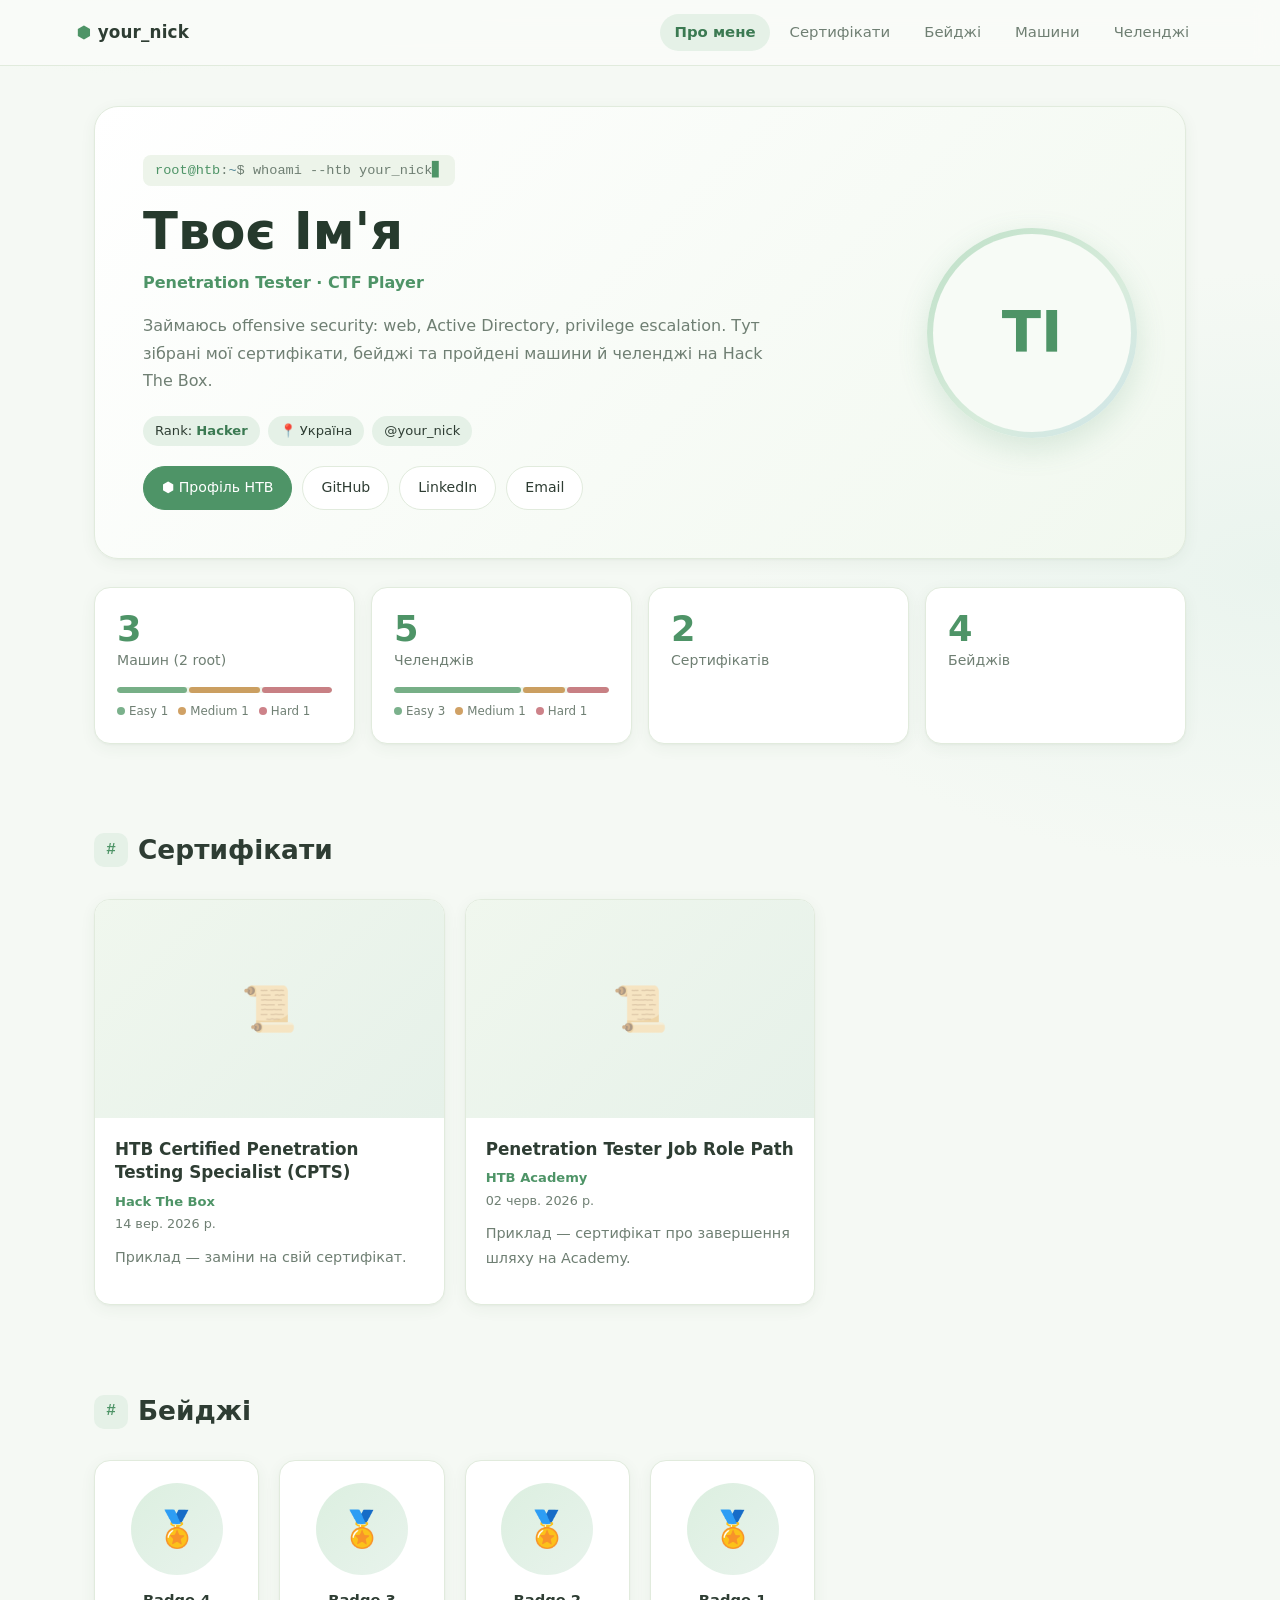
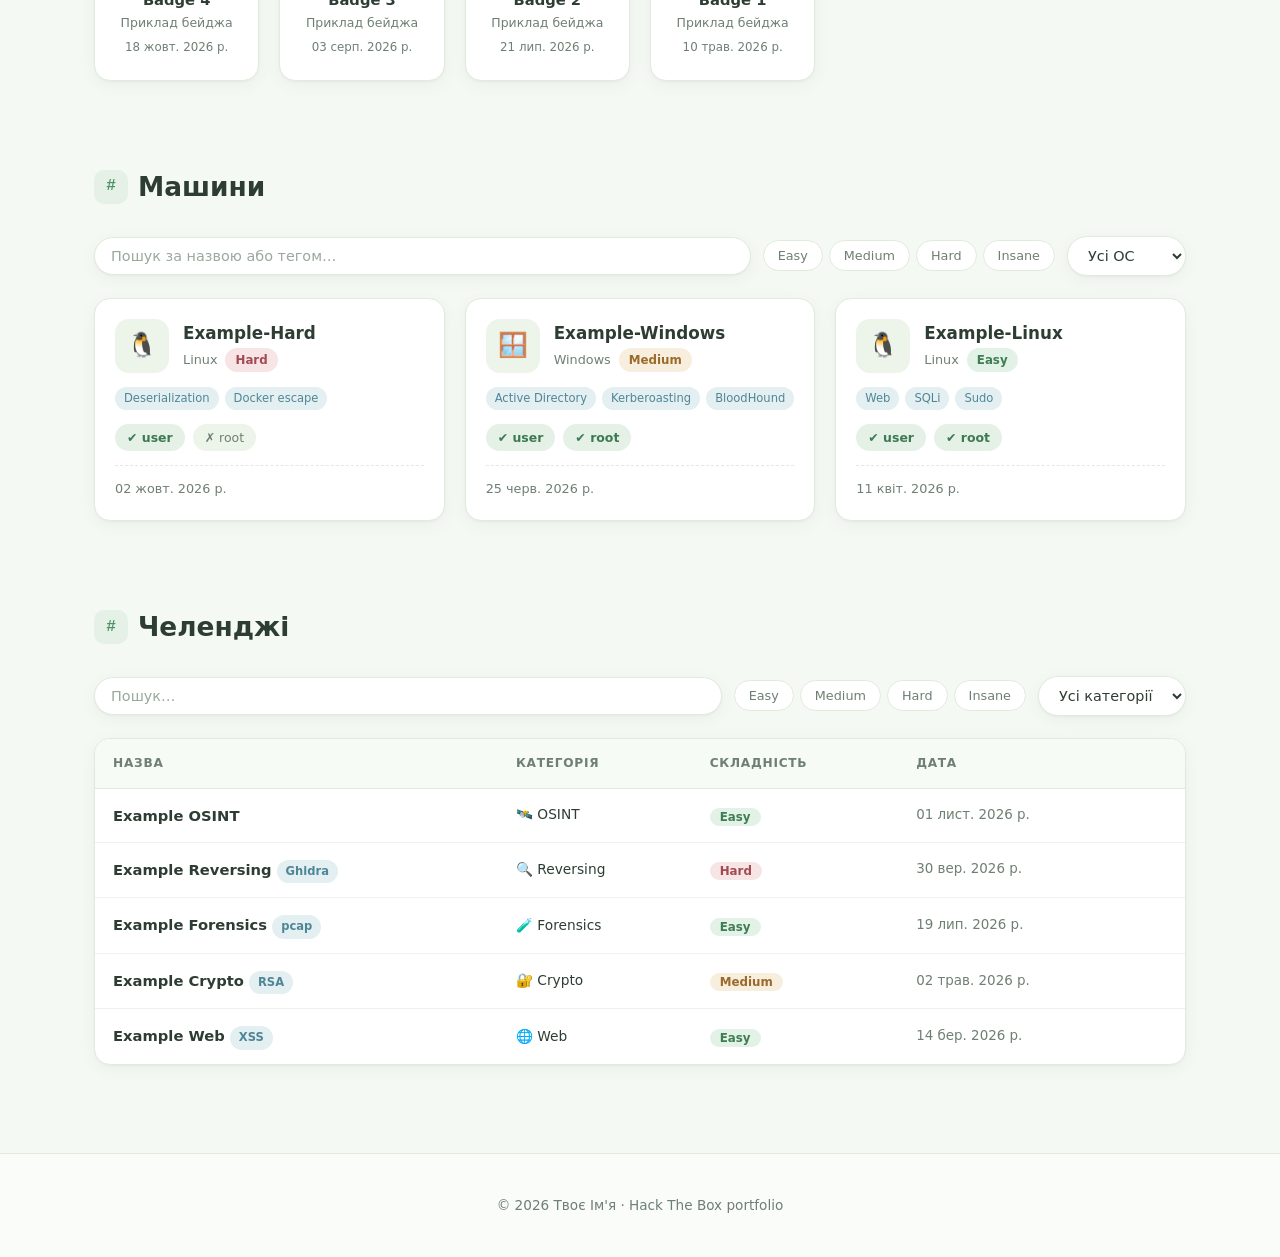
==== index.html @ d2589c14 "Публікація сайту портфоліо" ====
<!DOCTYPE html>
<html lang="uk">
<head>
  <meta charset="UTF-8" />
  <meta name="viewport" content="width=device-width, initial-scale=1.0" />
  <title>Портфоліо · Hack The Box</title>
  <meta name="description" content="Сертифікати, бейджі, машини та челенджі Hack The Box" />
  <link rel="stylesheet" href="style.css?v=2" />
  <link rel="icon" href="data:image/svg+xml,<svg xmlns='http://www.w3.org/2000/svg' viewBox='0 0 100 100'><text y='.9em' font-size='90'>⬢</text></svg>" />
</head>
<body>
  <header class="nav">
    <a class="logo" href="#top"><span class="hex">⬢</span> <span id="nav-nick">portfolio</span></a>
    <button class="burger" id="burger" aria-label="Меню">☰</button>
    <nav id="menu">
      <a href="#about">Про мене</a>
      <a href="#certificates">Сертифікати</a>
      <a href="#badges">Бейджі</a>
      <a href="#machines">Машини</a>
      <a href="#challenges">Челенджі</a>
    </nav>
  </header>

  <main id="top">
    <!-- HERO -->
    <section class="hero" id="about">
      <div class="hero-text">
        <p class="prompt"><span class="accent">root@htb</span>:<span class="blue">~</span>$ <span id="typed"></span><span class="cursor">▋</span></p>
        <h1 id="p-name"></h1>
        <p class="subtitle" id="p-title"></p>
        <p class="about" id="p-about"></p>
        <div class="meta" id="p-meta"></div>
        <div class="links" id="p-links"></div>
      </div>
      <div class="hero-avatar" id="p-avatar"></div>
    </section>

    <!-- STATS -->
    <section class="stats" id="stats"></section>

    <!-- CERTIFICATES -->
    <section id="certificates">
      <h2><span class="accent">#</span> Сертифікати</h2>
      <div class="grid certs" id="certs-grid"></div>
    </section>

    <!-- BADGES -->
    <section id="badges">
      <h2><span class="accent">#</span> Бейджі</h2>
      <div class="grid badges" id="badges-grid"></div>
    </section>

    <!-- MACHINES -->
    <section id="machines">
      <h2><span class="accent">#</span> Машини</h2>
      <div class="toolbar">
        <input type="search" id="m-search" placeholder="Пошук за назвою або тегом…" />
        <div class="chips" id="m-diff"></div>
        <select id="m-os"></select>
      </div>
      <div class="grid machines" id="machines-grid"></div>
    </section>

    <!-- CHALLENGES -->
    <section id="challenges">
      <h2><span class="accent">#</span> Челенджі</h2>
      <div class="toolbar">
        <input type="search" id="c-search" placeholder="Пошук…" />
        <div class="chips" id="c-diff"></div>
        <select id="c-cat"></select>
      </div>
      <div class="table-wrap">
        <table class="ch-table">
          <thead>
            <tr><th>Назва</th><th>Категорія</th><th>Складність</th><th>Дата</th><th></th></tr>
          </thead>
          <tbody id="challenges-body"></tbody>
        </table>
      </div>
    </section>
  </main>

  <footer>
    <p id="footer-text"></p>
  </footer>

  <!-- Lightbox -->
  <div class="lightbox" id="lightbox" hidden>
    <button class="lb-close" id="lb-close" aria-label="Закрити">✕</button>
    <img id="lb-img" alt="" />
    <p id="lb-caption"></p>
  </div>

  <!-- data.js вантажиться без кешу, щоб зміни з адмін-панелі було видно одразу -->
  <script>
    (function () {
      var d = document.createElement("script");
      d.src = "data.js?t=" + Date.now();
      d.onload = d.onerror = function () {
        var s = document.createElement("script");
        s.src = "script.js?v=3";
        document.body.appendChild(s);
      };
      document.body.appendChild(d);
    })();
  </script>
</body>
</html>
---- style.css ----
/* =========================================================
   М'яка світла тема: біло-зелені пастельні тони
   Усі кольори — у змінних нижче, їх легко підправити.
   ========================================================= */
:root {
  --bg: #f5f9f4;
  --bg2: #edf4ea;
  --card: #ffffff;
  --card-hover: #fcfefb;
  --border: #e1ebdd;
  --text: #2e3d33;
  --muted: #6f7f73;
  --accent: #4e9467;          /* шавлієво-зелений */
  --accent-strong: #3b7a52;
  --accent-soft: #e5f1e7;
  --blue: #4f8697;
  --blue-soft: #e4eff2;
  --easy: #5a9e6f;
  --medium: #c48a3f;
  --hard: #c0636b;
  --insane: #8a6fb0;
  --radius: 16px;
  --shadow: 0 1px 2px rgba(46, 80, 56, .04), 0 4px 16px rgba(46, 80, 56, .06);
  --shadow-hover: 0 2px 4px rgba(46, 80, 56, .05), 0 10px 28px rgba(46, 80, 56, .10);
  --mono: "JetBrains Mono", "Fira Code", Consolas, "Courier New", monospace;
  --sans: "Segoe UI", system-ui, -apple-system, Roboto, sans-serif;
}

* { box-sizing: border-box; margin: 0; padding: 0; }
html { scroll-behavior: smooth; scroll-padding-top: 76px; }
body {
  font-family: var(--sans);
  background:
    radial-gradient(1200px 600px at 10% -10%, #e3f0df 0%, transparent 60%),
    radial-gradient(900px 500px at 100% 20%, #eaf4ee 0%, transparent 60%),
    var(--bg);
  color: var(--text);
  line-height: 1.7;
  min-height: 100vh;
  -webkit-font-smoothing: antialiased;
}
a { color: var(--accent); text-decoration: none; }
a:hover { color: var(--accent-strong); }
.accent { color: var(--accent); }
.blue { color: var(--blue); }
::selection { background: #cfe6d4; }

/* NAV */
.nav {
  position: sticky; top: 0; z-index: 50;
  display: flex; align-items: center; justify-content: space-between;
  padding: 14px 6vw;
  background: rgba(250, 252, 249, 0.82);
  backdrop-filter: blur(12px);
  border-bottom: 1px solid var(--border);
}
.logo { font-weight: 700; color: var(--text); font-size: 1.05rem; letter-spacing: .01em; }
.logo:hover { color: var(--text); }
.hex { color: var(--accent); }
.nav nav { display: flex; gap: 6px; }
.nav nav a {
  color: var(--muted); font-size: 0.93rem;
  padding: 6px 14px; border-radius: 999px; transition: all .2s;
}
.nav nav a:hover { color: var(--accent-strong); background: var(--accent-soft); }
.nav nav a.active { color: var(--accent-strong); background: var(--accent-soft); font-weight: 600; }
.burger { display: none; background: none; border: none; color: var(--text); font-size: 1.5rem; cursor: pointer; }

main { max-width: 1140px; margin: 0 auto; padding: 0 24px; }
section { padding: 60px 0 24px; }
h2 {
  font-size: 1.65rem; font-weight: 700; margin-bottom: 26px;
  display: flex; align-items: center; gap: 10px;
}
h2 .accent {
  display: inline-grid; place-items: center;
  width: 34px; height: 34px; border-radius: 10px;
  background: var(--accent-soft); font-size: 1rem; font-family: var(--mono);
}

/* HERO */
.hero {
  display: flex; align-items: center; gap: 48px;
  margin-top: 40px; padding: 48px;
  background: linear-gradient(135deg, #ffffff 0%, #f1f8ef 100%);
  border: 1px solid var(--border); border-radius: 24px;
  box-shadow: var(--shadow);
}
.hero-text { flex: 1; }
.prompt {
  display: inline-block;
  font-family: var(--mono); color: var(--muted); font-size: .85rem;
  background: var(--bg2); padding: 4px 12px; border-radius: 8px; margin-bottom: 16px;
}
.cursor { color: var(--accent); animation: blink 1.1s steps(1) infinite; }
@keyframes blink { 50% { opacity: 0; } }
.hero h1 { font-size: clamp(2.1rem, 5vw, 3.2rem); line-height: 1.15; font-weight: 700; color: #263a2d; }
.subtitle { color: var(--accent); font-weight: 600; margin: 8px 0 16px; }
.about { color: var(--muted); max-width: 620px; }
.meta { display: flex; flex-wrap: wrap; gap: 8px; margin: 22px 0 20px; }
.pill {
  font-size: .82rem; padding: 4px 12px; border-radius: 999px;
  background: var(--accent-soft); color: var(--text);
}
.pill b { color: var(--accent-strong); font-weight: 600; }
.links { display: flex; flex-wrap: wrap; gap: 10px; }
.btn {
  display: inline-flex; align-items: center; gap: 6px;
  padding: 9px 18px; border-radius: 999px;
  border: 1px solid var(--border); background: var(--card); color: var(--text);
  font-size: .88rem; font-weight: 500; transition: all .2s;
}
.btn:hover { border-color: var(--accent); color: var(--accent-strong); background: var(--accent-soft); }
.btn.primary { background: var(--accent); border-color: var(--accent); color: #fff; }
.btn.primary:hover { background: var(--accent-strong); color: #fff; }
.hero-avatar {
  width: 210px; height: 210px; flex-shrink: 0; border-radius: 50%;
  background: linear-gradient(135deg, #bfe0c8, #d8ecdc 60%, #cfe4ea);
  display: grid; place-items: center; padding: 6px;
  box-shadow: 0 10px 30px rgba(78, 148, 103, .18);
}
.hero-avatar > * {
  width: 100%; height: 100%; object-fit: cover; border-radius: 50%;
  background: #f7fbf6; display: grid; place-items: center;
  font-size: 3.6rem; font-weight: 700; color: var(--accent);
}

/* STATS */
.stats { display: grid; grid-template-columns: repeat(4, 1fr); gap: 16px; padding-top: 28px; }
.stat {
  background: var(--card); border: 1px solid var(--border);
  border-radius: var(--radius); padding: 22px; box-shadow: var(--shadow);
}
.stat .num { font-size: 2.2rem; font-weight: 700; color: var(--accent); line-height: 1.1; }
.stat .lbl { color: var(--muted); font-size: .88rem; }
.diffbar { display: flex; height: 6px; border-radius: 3px; overflow: hidden; margin-top: 14px; background: var(--bg2); gap: 2px; }
.diffbar span { display: block; height: 100%; border-radius: 3px; opacity: .8; }
.diff-legend { display: flex; flex-wrap: wrap; gap: 4px 10px; margin-top: 8px; font-size: .74rem; color: var(--muted); }
.diff-legend i { display: inline-block; width: 8px; height: 8px; border-radius: 50%; margin-right: 4px; opacity: .8; }

/* GRID & CARDS */
.grid { display: grid; gap: 20px; }
.grid.certs { grid-template-columns: repeat(auto-fill, minmax(320px, 1fr)); }
.grid.badges { grid-template-columns: repeat(auto-fill, minmax(150px, 1fr)); }
.grid.machines { grid-template-columns: repeat(auto-fill, minmax(260px, 1fr)); }
.card {
  background: var(--card); border: 1px solid var(--border);
  border-radius: var(--radius); overflow: hidden; box-shadow: var(--shadow);
  transition: transform .25s ease, box-shadow .25s ease, border-color .25s ease;
}
.card:hover { transform: translateY(-3px); box-shadow: var(--shadow-hover); border-color: #cfe2cf; }
.empty { color: var(--muted); padding: 20px 0; }

/* cert */
.cert-img {
  aspect-ratio: 16 / 10; background: linear-gradient(135deg, #f0f7ee, #e6f1e9);
  display: grid; place-items: center; cursor: zoom-in; overflow: hidden;
}
.cert-img img { width: 100%; height: 100%; object-fit: cover; transition: transform .4s ease; }
.card:hover .cert-img img { transform: scale(1.03); }
.cert-img.ph { cursor: default; }
.ph-icon { font-size: 2.8rem; opacity: .55; }
.cert-body { padding: 20px; }
.cert-body h3 { font-size: 1.05rem; font-weight: 600; margin-bottom: 6px; line-height: 1.4; }
.cert-body .issuer { font-size: .82rem; font-weight: 600; color: var(--accent); }
.cert-body .date { font-size: .8rem; color: var(--muted); }
.cert-body p.desc { color: var(--muted); font-size: .9rem; margin: 10px 0 14px; }
.card-actions { display: flex; gap: 8px; flex-wrap: wrap; }
.card-actions .btn { padding: 6px 14px; font-size: .8rem; }

/* badge */
.badge-card { padding: 22px 14px; text-align: center; }
.badge-img { width: 92px; height: 92px; margin: 0 auto 12px; display: grid; place-items: center; }
.badge-img img { max-width: 100%; max-height: 100%; object-fit: contain; }
.badge-img.ph {
  border-radius: 50%;
  background: linear-gradient(135deg, #dcefe0, #e8f3ec);
  font-size: 2.2rem;
}
.badge-card h4 { font-size: .92rem; font-weight: 600; }
.badge-card .desc { font-size: .78rem; color: var(--muted); }
.badge-card .date { font-size: .74rem; color: var(--muted); margin-top: 4px; }

/* machine */
.machine { padding: 20px; display: flex; flex-direction: column; gap: 14px; }
.m-head { display: flex; gap: 14px; align-items: center; }
.m-avatar {
  width: 54px; height: 54px; flex-shrink: 0; border-radius: 14px;
  background: var(--bg2); display: grid; place-items: center; overflow: hidden;
  font-size: 1.5rem;
}
.m-avatar img { width: 100%; height: 100%; object-fit: cover; }
.m-head h3 { font-size: 1.05rem; font-weight: 600; }
.m-sub { display: flex; gap: 8px; align-items: center; font-size: .8rem; color: var(--muted); }
.diff { font-size: .74rem; font-weight: 600; padding: 2px 10px; border-radius: 999px; }
.diff.easy { color: #3f7d53; background: #e3f2e7; }
.diff.medium { color: #9a6a2b; background: #f8eedd; }
.diff.hard { color: #a24a52; background: #f7e4e5; }
.diff.insane { color: #6d5596; background: #ece6f5; }
.tags { display: flex; flex-wrap: wrap; gap: 6px; }
.tag { font-size: .72rem; color: var(--blue); background: var(--blue-soft); padding: 2px 9px; border-radius: 999px; }
.flags { display: flex; gap: 8px; font-size: .78rem; }
.flag { padding: 3px 12px; border-radius: 999px; background: var(--bg2); color: var(--muted); }
.flag.got { background: var(--accent-soft); color: var(--accent-strong); font-weight: 600; }
.m-foot {
  display: flex; justify-content: space-between; align-items: center; margin-top: auto;
  padding-top: 12px; border-top: 1px dashed var(--border); font-size: .8rem; color: var(--muted);
}

/* toolbar */
.toolbar { display: flex; flex-wrap: wrap; gap: 12px; margin-bottom: 22px; align-items: center; }
.toolbar input, .toolbar select {
  background: var(--card); border: 1px solid var(--border); color: var(--text);
  padding: 10px 16px; border-radius: 999px; font-size: .9rem; font-family: inherit;
  box-shadow: var(--shadow); transition: border-color .2s, box-shadow .2s;
}
.toolbar input { flex: 1; min-width: 220px; }
.toolbar input::placeholder { color: #9aa89d; }
.toolbar input:focus, .toolbar select:focus {
  outline: none; border-color: #a9d1b3; box-shadow: 0 0 0 4px rgba(78, 148, 103, .12);
}
.chips { display: flex; gap: 6px; flex-wrap: wrap; }
.chip {
  background: var(--card); border: 1px solid var(--border); color: var(--muted);
  padding: 7px 14px; border-radius: 999px; cursor: pointer;
  font-family: inherit; font-size: .8rem; transition: all .2s;
}
.chip:hover { color: var(--accent-strong); border-color: #c4dfca; }
.chip.on { border-color: var(--accent); color: #fff; background: var(--accent); }

/* table */
.table-wrap {
  overflow-x: auto; background: var(--card);
  border: 1px solid var(--border); border-radius: var(--radius); box-shadow: var(--shadow);
}
.ch-table { width: 100%; border-collapse: collapse; font-size: .92rem; }
.ch-table th {
  text-align: left; font-size: .76rem; font-weight: 600;
  color: var(--muted); text-transform: uppercase; letter-spacing: .06em;
  padding: 14px 18px; background: #f7fbf6; border-bottom: 1px solid var(--border);
}
.ch-table td { padding: 14px 18px; border-bottom: 1px solid #edf3ea; }
.ch-table tr:last-child td { border-bottom: none; }
.ch-table tbody tr { transition: background .15s; }
.ch-table tbody tr:hover { background: #f6faf5; }
.ch-name { font-weight: 600; }
.ch-cat { font-size: .86rem; }
.ch-date { font-size: .84rem; color: var(--muted); white-space: nowrap; }

/* lightbox */
.lightbox {
  position: fixed; inset: 0; z-index: 100;
  background: rgba(238, 245, 236, .92); backdrop-filter: blur(6px);
  display: flex; flex-direction: column;
  align-items: center; justify-content: center; padding: 40px; cursor: zoom-out;
}
.lightbox[hidden] { display: none; }
.lightbox img { max-width: 92vw; max-height: 82vh; border-radius: 14px; box-shadow: 0 20px 60px rgba(46, 80, 56, .25); }
.lightbox p { margin-top: 16px; color: var(--text); font-weight: 500; }
.lb-close {
  position: absolute; top: 18px; right: 24px; width: 40px; height: 40px; border-radius: 50%;
  background: #fff; border: 1px solid var(--border); color: var(--text); font-size: 1.1rem; cursor: pointer;
  box-shadow: var(--shadow);
}

footer {
  text-align: center; padding: 40px 24px; color: var(--muted); font-size: .85rem;
  border-top: 1px solid var(--border); margin-top: 64px; background: rgba(255, 255, 255, .5);
}

/* reveal */
.reveal { opacity: 0; transform: translateY(12px); transition: opacity .6s ease, transform .6s ease; }
.reveal.shown { opacity: 1; transform: none; }
@media (prefers-reduced-motion: reduce) {
  * { transition: none !important; animation: none !important; }
  .reveal { opacity: 1; transform: none; }
  html { scroll-behavior: auto; }
}

/* responsive */
@media (max-width: 860px) {
  .hero { flex-direction: column-reverse; text-align: center; gap: 26px; padding: 32px 22px; margin-top: 24px; }
  .about { margin: 0 auto; }
  .meta, .links { justify-content: center; }
  .hero-avatar { width: 150px; height: 150px; }
  .stats { grid-template-columns: repeat(2, 1fr); }
  .burger { display: block; }
  .nav nav {
    display: none; position: absolute; top: 100%; left: 0; right: 0;
    flex-direction: column; gap: 0; background: #fbfdfa; border-bottom: 1px solid var(--border);
    box-shadow: var(--shadow);
  }
  .nav nav.open { display: flex; }
  .nav nav a { padding: 14px 6vw; border-radius: 0; border-top: 1px solid var(--border); }
}
@media (max-width: 480px) {
  .grid.certs { grid-template-columns: 1fr; }
  .ch-table th:nth-child(4), .ch-table td:nth-child(4) { display: none; }
}
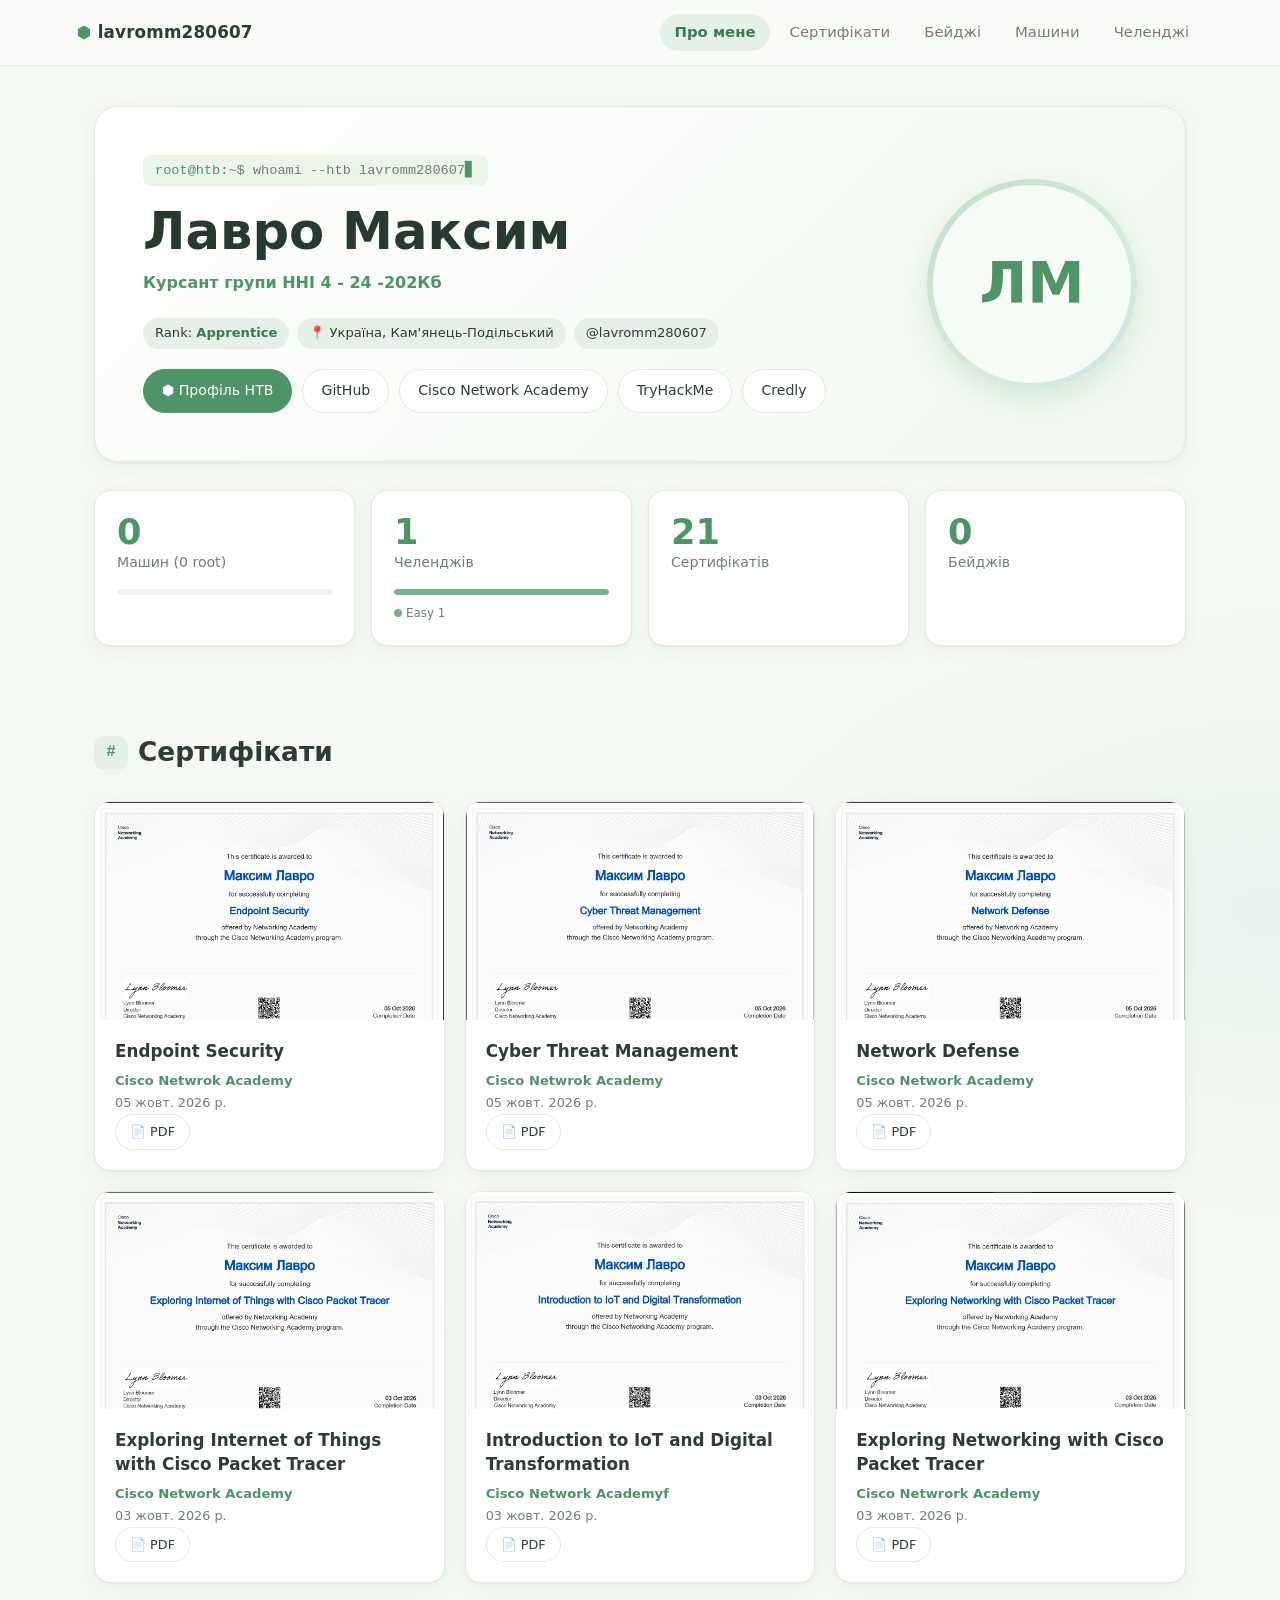
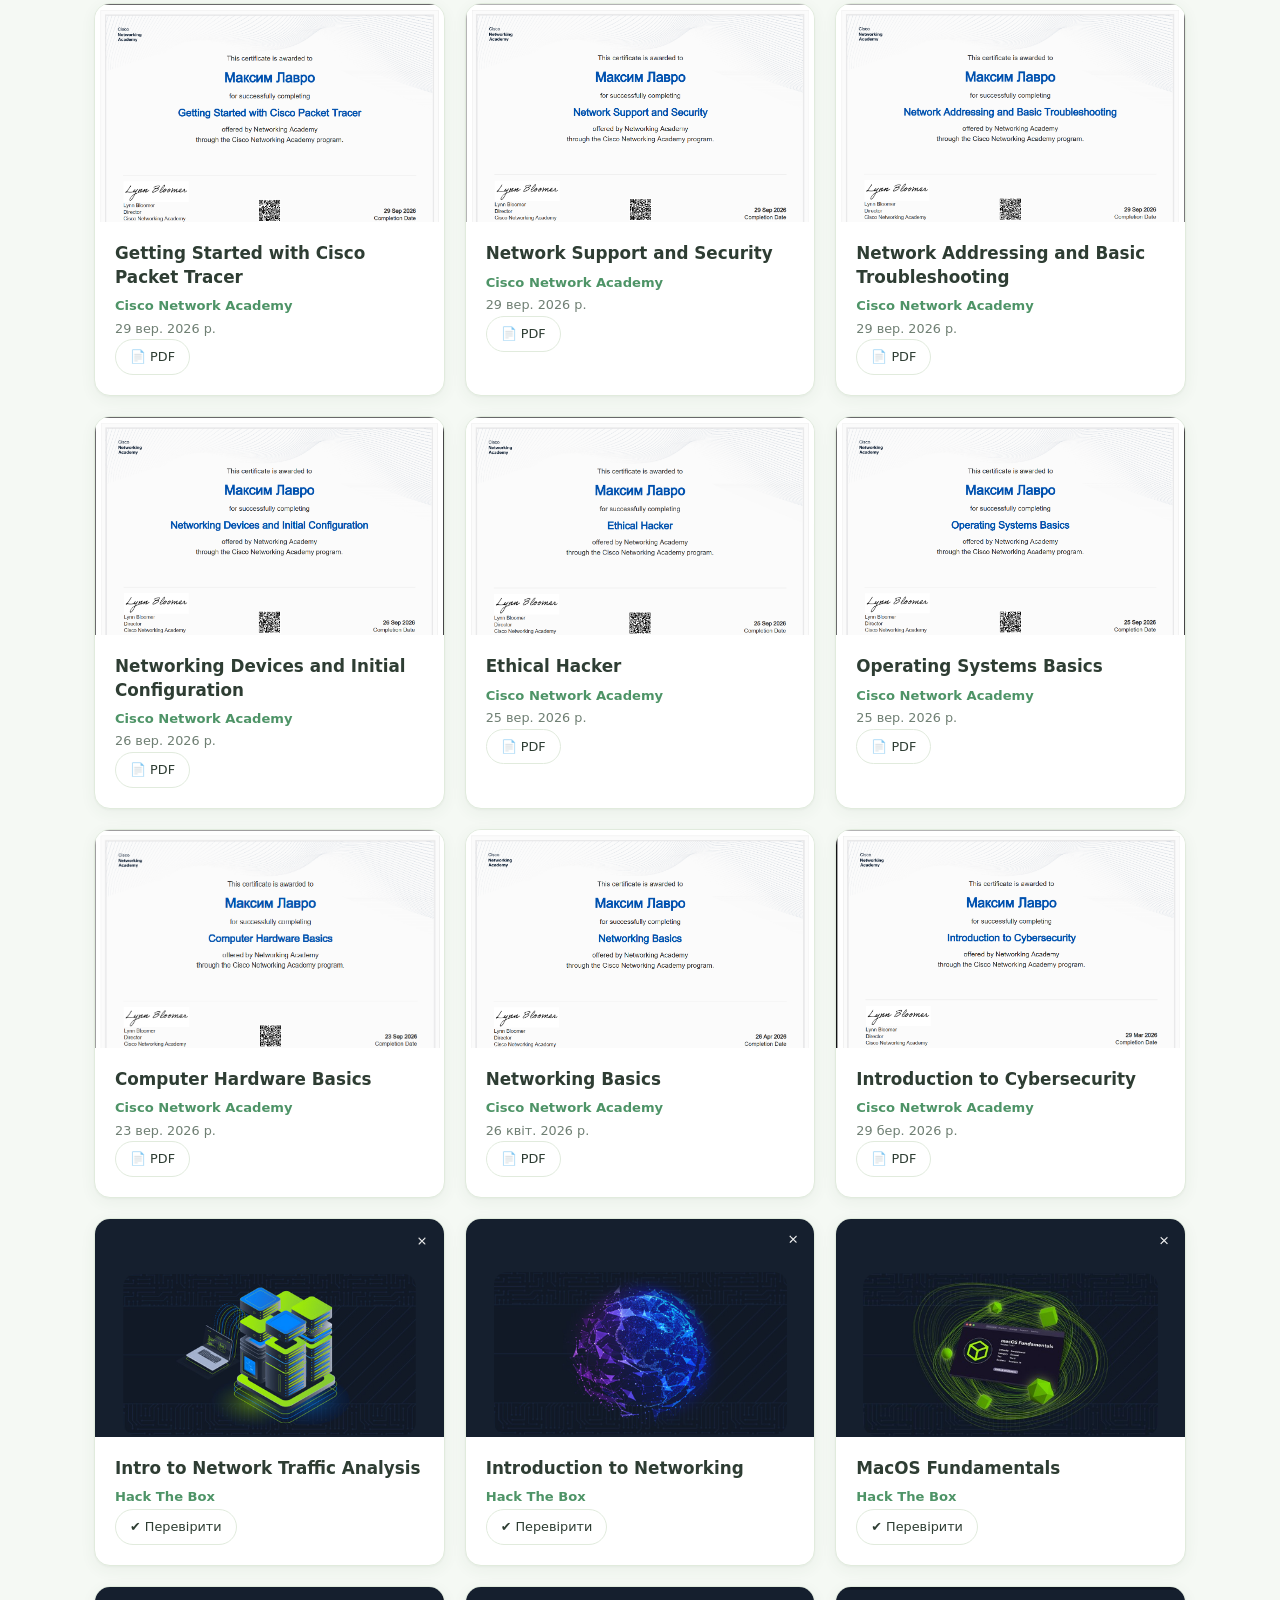
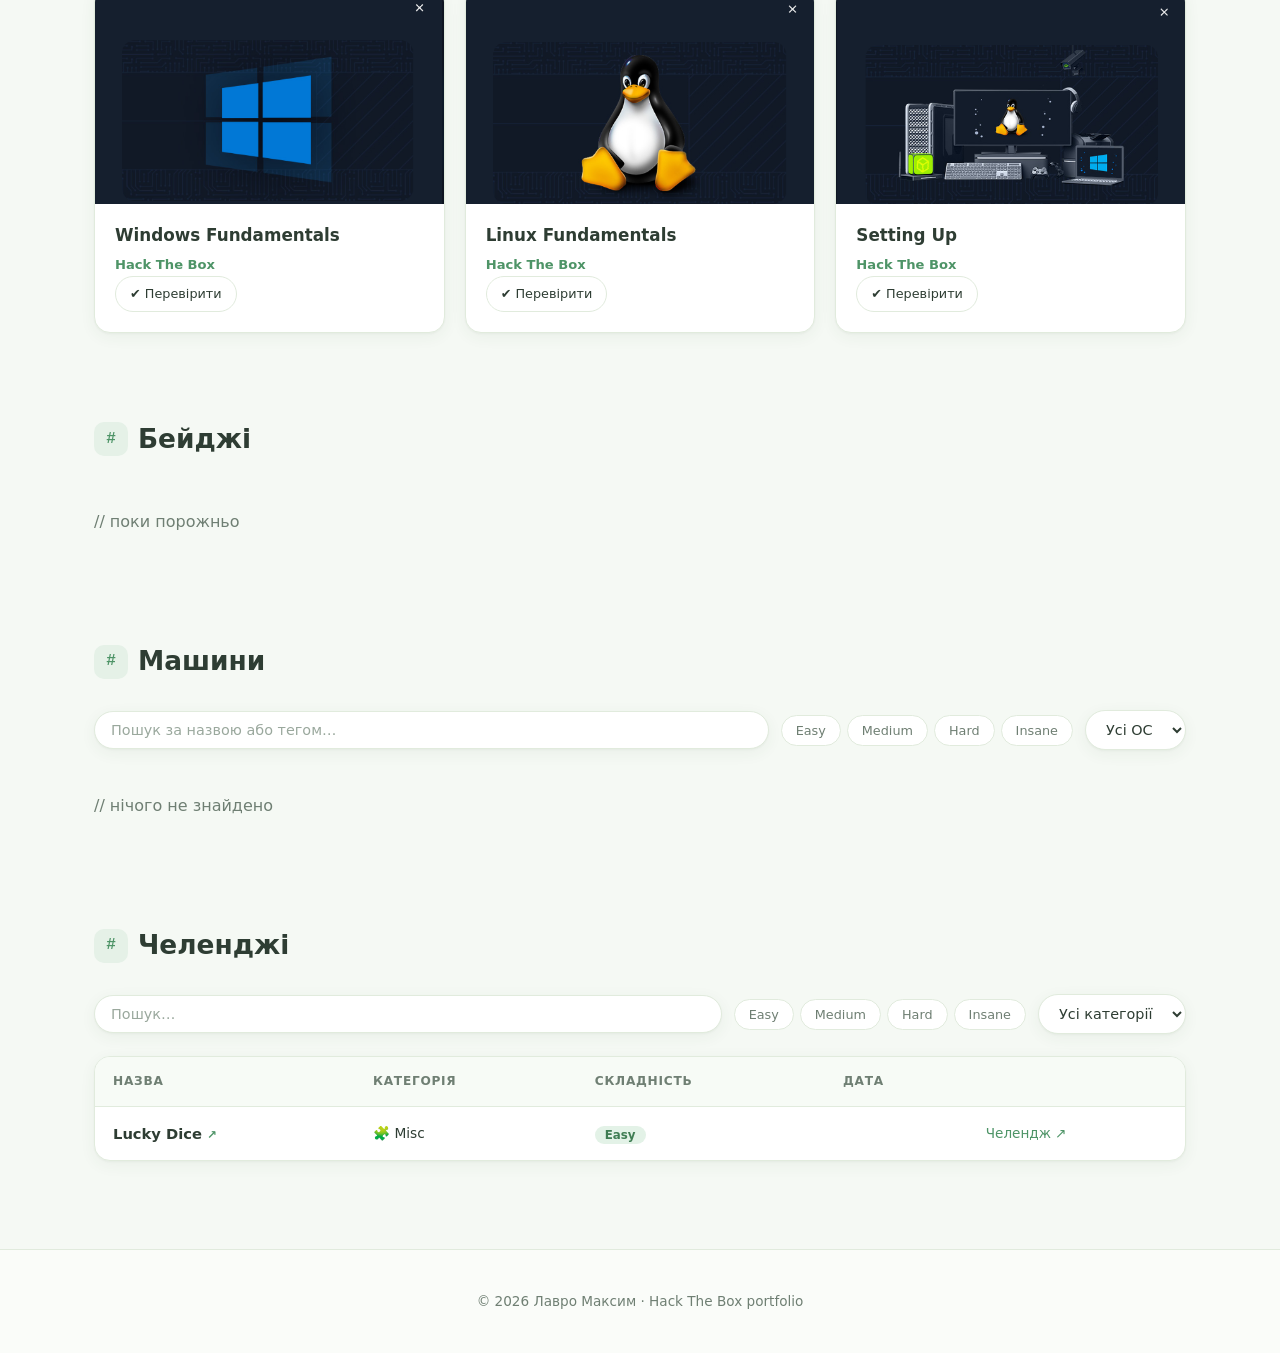
==== commit adaf631a: "Публікація сайту портфоліо" ====
--- a/index.html
+++ b/index.html
@@ -5,7 +5,7 @@
   <meta name="viewport" content="width=device-width, initial-scale=1.0" />
   <title>Портфоліо · Hack The Box</title>
   <meta name="description" content="Сертифікати, бейджі, машини та челенджі Hack The Box" />
-  <link rel="stylesheet" href="style.css?v=2" />
+  <link rel="stylesheet" href="style.css?v=3" />
   <link rel="icon" href="data:image/svg+xml,<svg xmlns='http://www.w3.org/2000/svg' viewBox='0 0 100 100'><text y='.9em' font-size='90'>⬢</text></svg>" />
 </head>
 <body>
@@ -98,7 +98,7 @@
       d.src = "data.js?t=" + Date.now();
       d.onload = d.onerror = function () {
         var s = document.createElement("script");
-        s.src = "script.js?v=3";
+        s.src = "script.js?v=4";
         document.body.appendChild(s);
       };
       document.body.appendChild(d);
--- a/style.css
+++ b/style.css
@@ -244,6 +244,10 @@
 .ch-table tbody tr { transition: background .15s; }
 .ch-table tbody tr:hover { background: #f6faf5; }
 .ch-name { font-weight: 600; }
+.ch-link { color: var(--text); }
+.ch-link .ext { color: var(--accent); font-size: .8em; }
+.ch-link:hover { color: var(--accent-strong); }
+.ch-links { white-space: nowrap; font-size: .85rem; }
 .ch-cat { font-size: .86rem; }
 .ch-date { font-size: .84rem; color: var(--muted); white-space: nowrap; }
 
